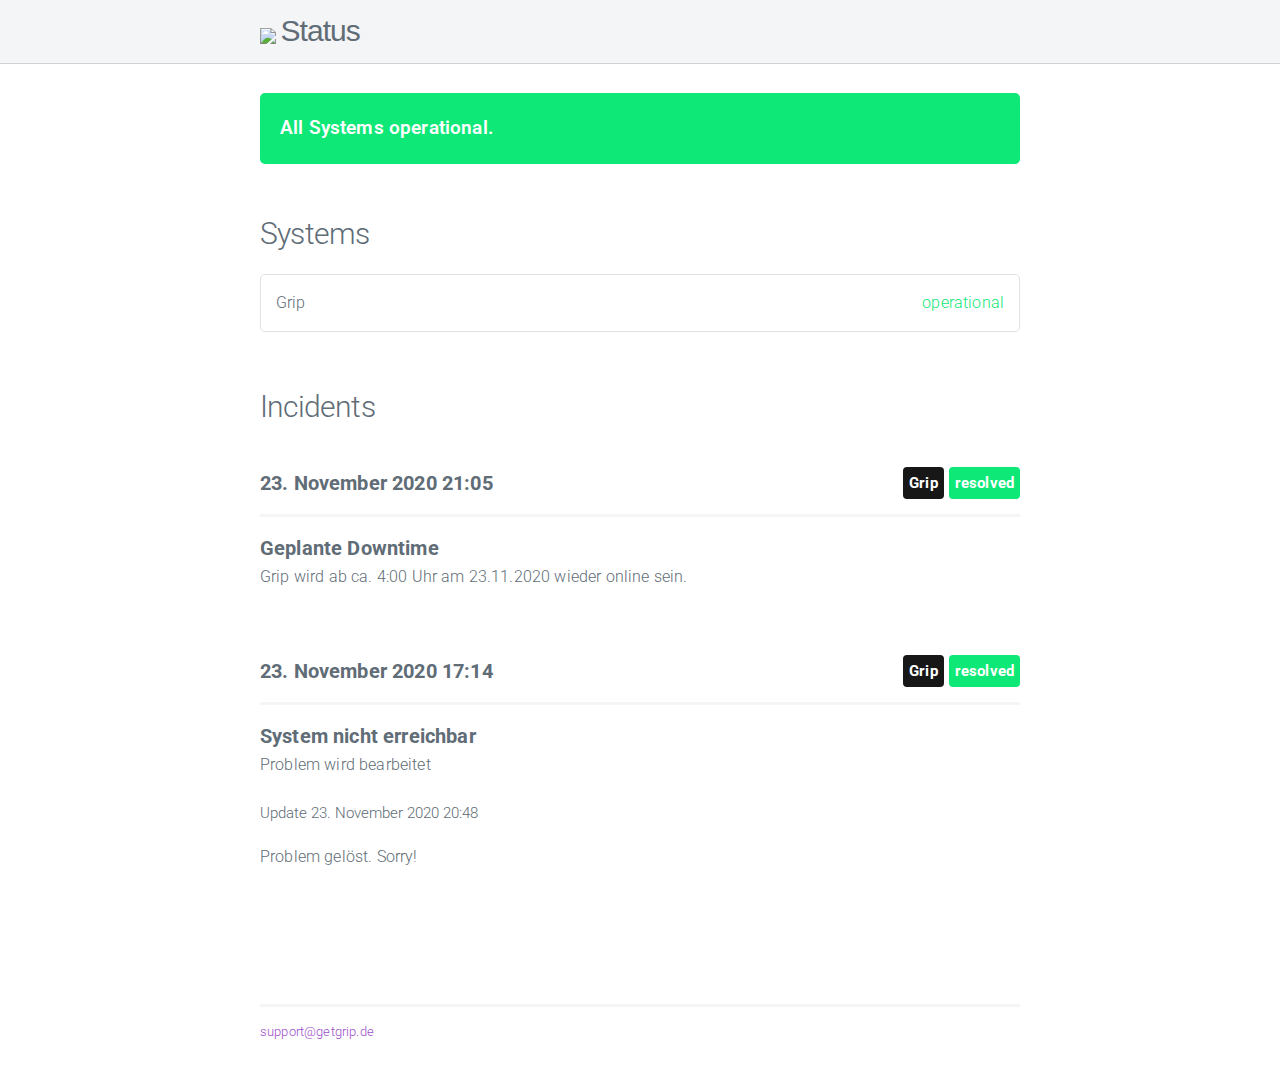
==== index.html @ 4a3973ca "update index" ====
<!doctype html>
<html lang="de">
	<head>
		<meta charset="utf-8">
		<meta name="robots" content="index, follow">
		<title>Status</title>
		<link rel="stylesheet" href="https://fonts.googleapis.com/css?family=Roboto:300,300italic,700,700italic">
		<link rel="stylesheet" href="https://cdnjs.cloudflare.com/ajax/libs/normalize/3.0.3/normalize.css">
		<link rel="stylesheet" href="style.css">
		<link rel="stylesheet" href="custom.css">
		<link rel="icon" href="https://raw.githubusercontent.com/jayfk/statuspage/master/template/favicon.png">
		<link rel="prefetch" type="application/l10n" href="translations.ini" />
	</head>
	<body>

		<main class="wrapper">

			<nav class="navigation">
				<section class="container">

					<a class="navigation-title" href="">
						<img class="img" src="https://user-images.githubusercontent.com/2299292/100010360-725bd300-2dd0-11eb-9626-c203b36a6768.png" height="30">
						<h1 class="title">Status</h1>
					</a>



				</section>
			</nav>

			<section class="container" id="main">
				
					<div class="panel operational" data-l10n-id="systems-operational">
						All Systems Operational
					</div>
				

				<h4 data-l10n-id="systems">Systems</h4>
				<ul class="systems">
					
					<li>
						Grip <span class="status operational" data-l10n-id="operational">operational</span>
					</li>
					
				</ul>

				<h4 data-l10n-id="incidents">Incidents</h4>
				
					
					<div class="incident">
						<span class="date">23. November 2020 21:05</span>

						
							<span class="label operational float-right" data-l10n-id="resolved">resolved</span>
						
						
							<span class="label system float-right">Grip</span>
						
						<hr/>

						<span class="title">Geplante Downtime</span>
						<p>Grip wird ab ca. 4:00 Uhr am 23.11.2020 wieder online sein.</p>

						
					</div>
					
					<div class="incident">
						<span class="date">23. November 2020 17:14</span>

						
							<span class="label operational float-right" data-l10n-id="resolved">resolved</span>
						
						
							<span class="label system float-right">Grip</span>
						
						<hr/>

						<span class="title">System nicht erreichbar</span>
						<p>Problem wird bearbeitet</p>

						
							<h6>Update <span class="">23. November 2020 20:48</span></h6>
							<p>Problem gelöst. Sorry!</p>

						
					</div>
					
				
			</section>


			<footer class="footer">
				<section class="container">
					<hr/>
					<p><script type='text/javascript'>eval(decodeURIComponent('%64%6f%63%75%6d%65%6e%74%2e%77%72%69%74%65%28%27%3c%61%20%68%72%65%66%3d%5c%22%6d%61%69%6c%74%6f%3a%73%75%70%70%6f%72%74%40%67%65%74%67%72%69%70%2e%64%65%5c%22%20%69%64%3d%5c%22%66%65%65%64%62%61%63%6b%2d%66%6f%72%6d%5c%22%3e%73%75%70%70%6f%72%74%40%67%65%74%67%72%69%70%2e%64%65%3c%5c%2f%61%3e%27%29%3b'))</script></p>
				</section>
			</footer>

		</main>
		<script src="statuspage.js" type="text/javascript"></script>
	</body>
</html>
---- style.css ----
/*!
 * Milligram v1.1.0
 * http://milligram.github.io
 *
 * Copyright (c) 2016 CJ Patoilo
 * Licensed under the MIT license
*/


html{box-sizing:border-box;font-size:62.5%}body{color:#606c76;font-family:"Roboto","Helvetica Neue","Helvetica","Arial",sans-serif;font-size:1.6em;font-weight:300;letter-spacing:.01em;line-height:1.6}*,*:after,*:before{box-sizing:inherit}blockquote{border-left:.3rem solid #d1d1d1;margin-left:0;margin-right:0;padding:1rem 1.5rem}blockquote *:last-child{margin:0}.button,button,input[type='button'],input[type='reset'],input[type='submit']{background-color:#9b4dca;border:.1rem solid #9b4dca;border-radius:.4rem;color:#fff;cursor:pointer;display:inline-block;font-size:1.1rem;font-weight:700;height:3.8rem;letter-spacing:.1rem;line-height:3.8rem;padding:0 3rem;text-align:center;text-decoration:none;text-transform:uppercase;white-space:nowrap}.button:hover,.button:focus,button:hover,button:focus,input[type='button']:hover,input[type='button']:focus,input[type='reset']:hover,input[type='reset']:focus,input[type='submit']:hover,input[type='submit']:focus{background-color:#606c76;border-color:#606c76;color:#fff;outline:0}.button.button-disabled,.button[disabled],button.button-disabled,button[disabled],input[type='button'].button-disabled,input[type='button'][disabled],input[type='reset'].button-disabled,input[type='reset'][disabled],input[type='submit'].button-disabled,input[type='submit'][disabled]{opacity:.5;cursor:default}.button.button-disabled:hover,.button.button-disabled:focus,.button[disabled]:hover,.button[disabled]:focus,button.button-disabled:hover,button.button-disabled:focus,button[disabled]:hover,button[disabled]:focus,input[type='button'].button-disabled:hover,input[type='button'].button-disabled:focus,input[type='button'][disabled]:hover,input[type='button'][disabled]:focus,input[type='reset'].button-disabled:hover,input[type='reset'].button-disabled:focus,input[type='reset'][disabled]:hover,input[type='reset'][disabled]:focus,input[type='submit'].button-disabled:hover,input[type='submit'].button-disabled:focus,input[type='submit'][disabled]:hover,input[type='submit'][disabled]:focus{background-color:#9b4dca;border-color:#9b4dca}.button.button-outline,button.button-outline,input[type='button'].button-outline,input[type='reset'].button-outline,input[type='submit'].button-outline{color:#9b4dca;background-color:transparent}.button.button-outline:hover,.button.button-outline:focus,button.button-outline:hover,button.button-outline:focus,input[type='button'].button-outline:hover,input[type='button'].button-outline:focus,input[type='reset'].button-outline:hover,input[type='reset'].button-outline:focus,input[type='submit'].button-outline:hover,input[type='submit'].button-outline:focus{color:#606c76;background-color:transparent;border-color:#606c76}.button.button-outline.button-disabled:hover,.button.button-outline.button-disabled:focus,.button.button-outline[disabled]:hover,.button.button-outline[disabled]:focus,button.button-outline.button-disabled:hover,button.button-outline.button-disabled:focus,button.button-outline[disabled]:hover,button.button-outline[disabled]:focus,input[type='button'].button-outline.button-disabled:hover,input[type='button'].button-outline.button-disabled:focus,input[type='button'].button-outline[disabled]:hover,input[type='button'].button-outline[disabled]:focus,input[type='reset'].button-outline.button-disabled:hover,input[type='reset'].button-outline.button-disabled:focus,input[type='reset'].button-outline[disabled]:hover,input[type='reset'].button-outline[disabled]:focus,input[type='submit'].button-outline.button-disabled:hover,input[type='submit'].button-outline.button-disabled:focus,input[type='submit'].button-outline[disabled]:hover,input[type='submit'].button-outline[disabled]:focus{color:#9b4dca;border-color:inherit}.button.button-clear,button.button-clear,input[type='button'].button-clear,input[type='reset'].button-clear,input[type='submit'].button-clear{color:#9b4dca;background-color:transparent;border-color:transparent}.button.button-clear:hover,.button.button-clear:focus,button.button-clear:hover,button.button-clear:focus,input[type='button'].button-clear:hover,input[type='button'].button-clear:focus,input[type='reset'].button-clear:hover,input[type='reset'].button-clear:focus,input[type='submit'].button-clear:hover,input[type='submit'].button-clear:focus{color:#606c76;background-color:transparent;border-color:transparent}.button.button-clear.button-disabled:hover,.button.button-clear.button-disabled:focus,.button.button-clear[disabled]:hover,.button.button-clear[disabled]:focus,button.button-clear.button-disabled:hover,button.button-clear.button-disabled:focus,button.button-clear[disabled]:hover,button.button-clear[disabled]:focus,input[type='button'].button-clear.button-disabled:hover,input[type='button'].button-clear.button-disabled:focus,input[type='button'].button-clear[disabled]:hover,input[type='button'].button-clear[disabled]:focus,input[type='reset'].button-clear.button-disabled:hover,input[type='reset'].button-clear.button-disabled:focus,input[type='reset'].button-clear[disabled]:hover,input[type='reset'].button-clear[disabled]:focus,input[type='submit'].button-clear.button-disabled:hover,input[type='submit'].button-clear.button-disabled:focus,input[type='submit'].button-clear[disabled]:hover,input[type='submit'].button-clear[disabled]:focus{color:#9b4dca}code{background:#f4f5f6;border-radius:.4rem;font-size:86%;padding:.2rem .5rem;margin:0 .2rem;white-space:nowrap}pre{background:#f4f5f6;border-left:.3rem solid #9b4dca;font-family:"Menlo","Consolas","Bitstream Vera Sans Mono","DejaVu Sans Mono","Monaco",monospace}pre>code{background:transparent;border-radius:0;display:block;padding:1rem 1.5rem;white-space:pre}hr{border:0;border-top:.1rem solid #f4f5f6;margin-bottom:3.5rem;margin-top:3rem}input[type='email'],input[type='number'],input[type='password'],input[type='search'],input[type='tel'],input[type='text'],input[type='url'],textarea,select{-webkit-appearance:none;-moz-appearance:none;appearance:none;background-color:transparent;border:.1rem solid #d1d1d1;border-radius:.4rem;box-shadow:none;height:3.8rem;padding:.6rem 1rem;width:100%}input[type='email']:focus,input[type='number']:focus,input[type='password']:focus,input[type='search']:focus,input[type='tel']:focus,input[type='text']:focus,input[type='url']:focus,textarea:focus,select:focus{border:.1rem solid #9b4dca;outline:0}select{padding:.6rem 3rem .6rem 1rem;background:url([data-uri]) center right no-repeat}select:focus{background-image:url([data-uri])}textarea{padding-bottom:.6rem;padding-top:.6rem;min-height:6.5rem}label,legend{font-size:1.6rem;font-weight:700;display:block;margin-bottom:.5rem}fieldset{border-width:0;padding:0}input[type='checkbox'],input[type='radio']{display:inline}.label-inline{font-weight:normal;display:inline-block;margin-left:.5rem}.container{margin:0 auto;max-width:112rem;padding:0 2rem;position:relative;width:100%}.row{display:flex;flex-direction:column;padding:0;width:100%}.row .row-wrap{flex-wrap:wrap}.row .row-no-padding{padding:0}.row .row-no-padding>.column{padding:0}.row .row-top{align-items:flex-start}.row .row-bottom{align-items:flex-end}.row .row-center{align-items:center}.row .row-stretch{align-items:stretch}.row .row-baseline{align-items:baseline}.row .column{display:block;flex:1;margin-left:0;max-width:100%;width:100%}.row .column .col-top{align-self:flex-start}.row .column .col-bottom{align-self:flex-end}.row .column .col-center{align-self:center}.row .column.column-offset-10{margin-left:10%}.row .column.column-offset-20{margin-left:20%}.row .column.column-offset-25{margin-left:25%}.row .column.column-offset-33,.row .column.column-offset-34{margin-left:33.3333%}.row .column.column-offset-50{margin-left:50%}.row .column.column-offset-66,.row .column.column-offset-67{margin-left:66.6666%}.row .column.column-offset-75{margin-left:75%}.row .column.column-offset-80{margin-left:80%}.row .column.column-offset-90{margin-left:90%}.row .column.column-10{flex:0 0 10%;max-width:10%}.row .column.column-20{flex:0 0 20%;max-width:20%}.row .column.column-25{flex:0 0 25%;max-width:25%}.row .column.column-33,.row .column.column-34{flex:0 0 33.3333%;max-width:33.3333%}.row .column.column-40{flex:0 0 40%;max-width:40%}.row .column.column-50{flex:0 0 50%;max-width:50%}.row .column.column-60{flex:0 0 60%;max-width:60%}.row .column.column-66,.row .column.column-67{flex:0 0 66.6666%;max-width:66.6666%}.row .column.column-75{flex:0 0 75%;max-width:75%}.row .column.column-80{flex:0 0 80%;max-width:80%}.row .column.column-90{flex:0 0 90%;max-width:90%}@media (min-width: 40rem){.row{flex-direction:row;margin-left:-1rem;width:calc(100% + 2.0rem)}.row .column{margin-bottom:inherit;padding:0 1rem}}a{color:#9b4dca;text-decoration:none}a:hover{color:#606c76}dl,ol,ul{margin-top:0;padding-left:0}dl ul,dl ol,ol ul,ol ol,ul ul,ul ol{font-size:90%;margin:1.5rem 0 1.5rem 3rem}dl{list-style:none}ul{list-style:circle inside}ol{list-style:decimal inside}dt,dd,li{margin-bottom:1rem}.button,button{margin-bottom:1rem}input,textarea,select,fieldset{margin-bottom:1.5rem}pre,blockquote,dl,figure,table,p,ul,ol,form{margin-bottom:2.5rem}table{width:100%}th,td{border-bottom:.1rem solid #e1e1e1;padding:1.2rem 1.5rem;text-align:left}th:first-child,td:first-child{padding-left:0}th:last-child,td:last-child{padding-right:0}p{margin-top:0}h1,h2,h3,h4,h5,h6{font-weight:300;margin-bottom:2rem;margin-top:0}h1{font-size:4rem;letter-spacing:-0.1rem;line-height:1.2}h2{font-size:3.6rem;letter-spacing:-0.1rem;line-height:1.25}h3{font-size:3rem;letter-spacing:-0.1rem;line-height:1.3}h4{font-size:2.4rem;letter-spacing:-0.08rem;line-height:1.35}h5{font-size:1.8rem;letter-spacing:-0.05rem;line-height:1.5}h6{font-size:1.6rem;letter-spacing:0;line-height:1.4}@media (min-width: 40rem){h1{font-size:5rem}h2{font-size:4.2rem}h3{font-size:3.6rem}h4{font-size:3rem}h5{font-size:2.4rem}h6{font-size:1.5rem}}.float-right{float:right}.float-left{float:left}.clearfix{*zoom:1}.clearfix:after,.clearfix:before{content:"";display:table}.clearfix:after{clear:both}

/*# sourceMappingURL=milligram.min.css.map */
.navigation,.wrapper{display:block;width:100%}img{max-width:100%}.wrapper{position:relative;overflow:hidden}.container{padding-top:7.5rem;padding-bottom:7.5rem;margin-bottom:0;max-width:80rem}.footer .container,.navigation .container{padding-top:0;padding-bottom:0}.footer p{font-size:1.3rem}.navigation{left:0;position:fixed;right:0;top:0;max-width:100vw;z-index:99;background:#f4f5f6;border-bottom:.1rem solid #d1d1d1;height:5.2rem}.navigation .img{position:relative;top:.3rem;height:2rem}.navigation .title,.navigation-title{color:#606c76;display:inline;font-family:'Helvetica Neue',Arial,sans-serif;line-height:5.2rem;font-size:1.6rem;padding:0;position:relative;text-decoration:none}.panel{color:#fff;padding:20px;font-size:1.2em;font-weight:600;border-radius:.5rem;margin-bottom:20px}.label.operational,.panel.operational{background-color:#0DE877}.label.degraded.performance,.panel.degraded.performance{background-color:orange}.label.investigating,.panel.investigating{background-color:#1192FC}.label.major.outage,.panel.major.outage{background-color:#FF4D4D}.label.system{background-color:#171717}ul.systems{border:.1rem solid #e1e1e1;border-radius:.5rem}ul.systems>li{list-style:none;border-bottom:.1rem solid #e1e1e1;padding:15px;margin-bottom:0}ul.systems>li:last-child{border:none}.systems .status{float:right}.status.operational{color:#0DE877}.status.degraded.performance{color:orange}.status.investigating{color:#1192FC}.status.major.outage{color:#FF4D4D}hr{margin-top:1.5rem;margin-bottom:1.5rem;border-top:.3rem solid #f4f5f6}h4{padding-top:3rem}.incident .title{font-size:2rem;font-weight:700}#main{padding-top:8.5rem}.label{border-radius:.4rem;color:#fff;padding:.4rem .6rem;font-size:1.5rem;font-weight:700;margin-left:.5rem}.incident{padding-top:2rem;padding-bottom:2rem}.incident .date{font-size:2rem;font-weight:700}
---- custom.css ----
nav.navigation {
  height: 6.4rem;
  padding-top: 0.5rem;
}
nav.navigation .img {
  height: 2.8rem;
}
nav.navigation h1.title {
  font-size: 3rem;
}
section.container h4:first {
  display: none;
}
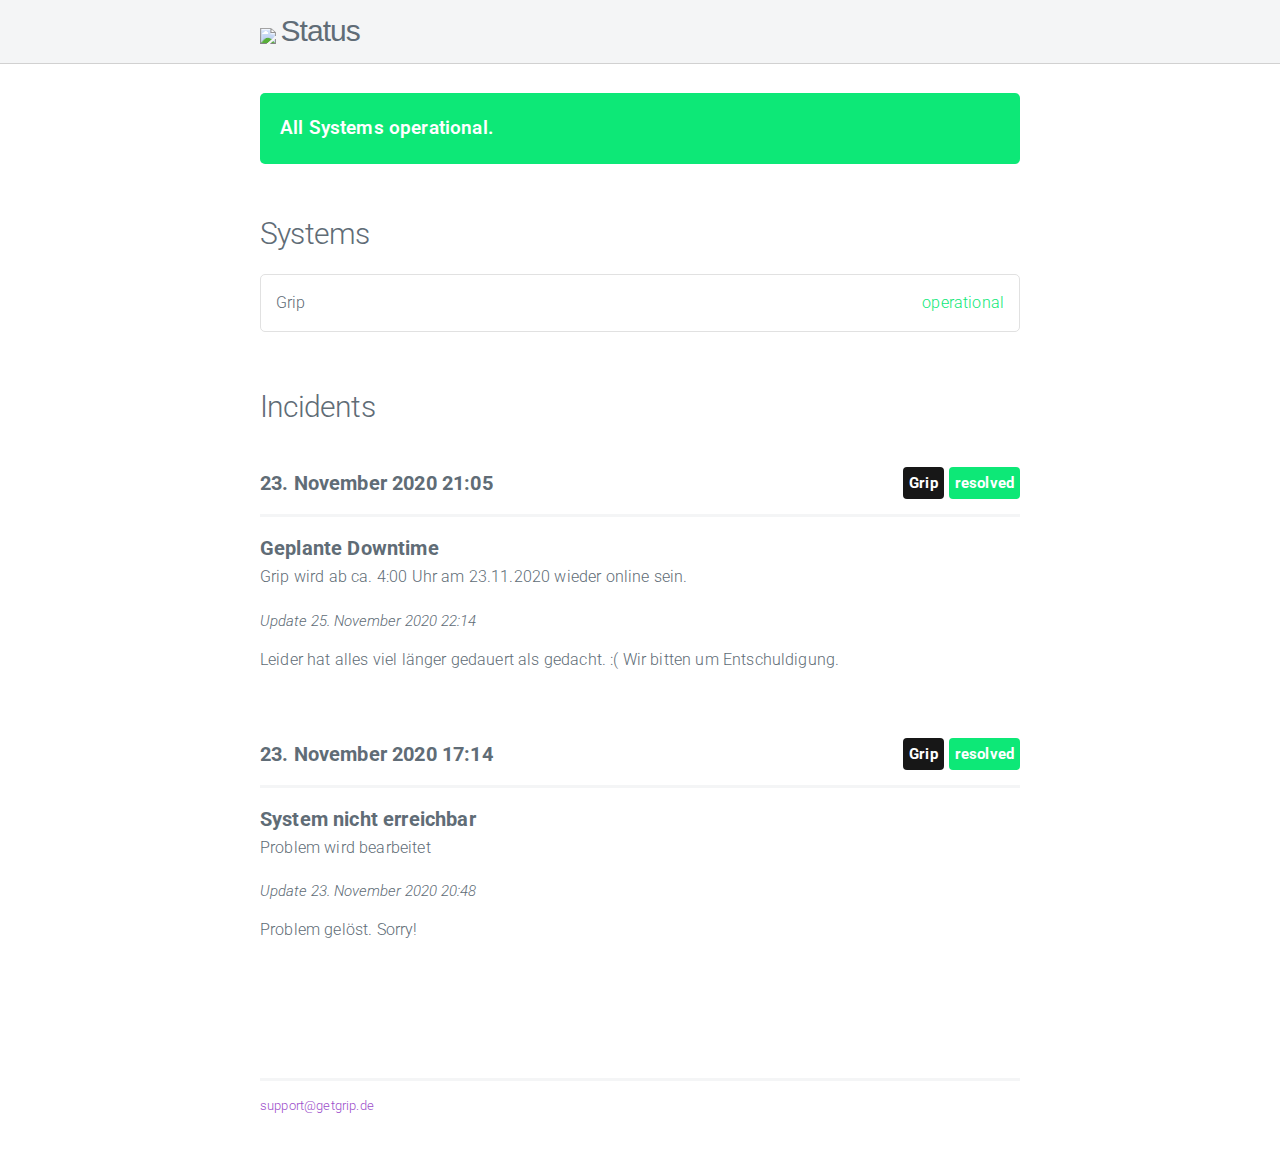
==== commit 7539aaaa: "update index" ====
--- a/index.html
+++ b/index.html
@@ -62,6 +62,11 @@
 						<p>Grip wird ab ca. 4:00 Uhr am 23.11.2020 wieder online sein.</p>
 
 						
+							<h6>Update <span class="">25. November 2020 22:14</span></h6>
+							<p>Leider hat alles viel länger gedauert als gedacht. :(
+Wir bitten um Entschuldigung.</p>
+
+						
 					</div>
 					
 					<div class="incident">
--- a/custom.css
+++ b/custom.css
@@ -10,4 +10,8 @@
 }
 section.container h4:first {
   display: none;
+}
+h6 {
+  line-height: 1.2rem;
+  font-style: italic;
 }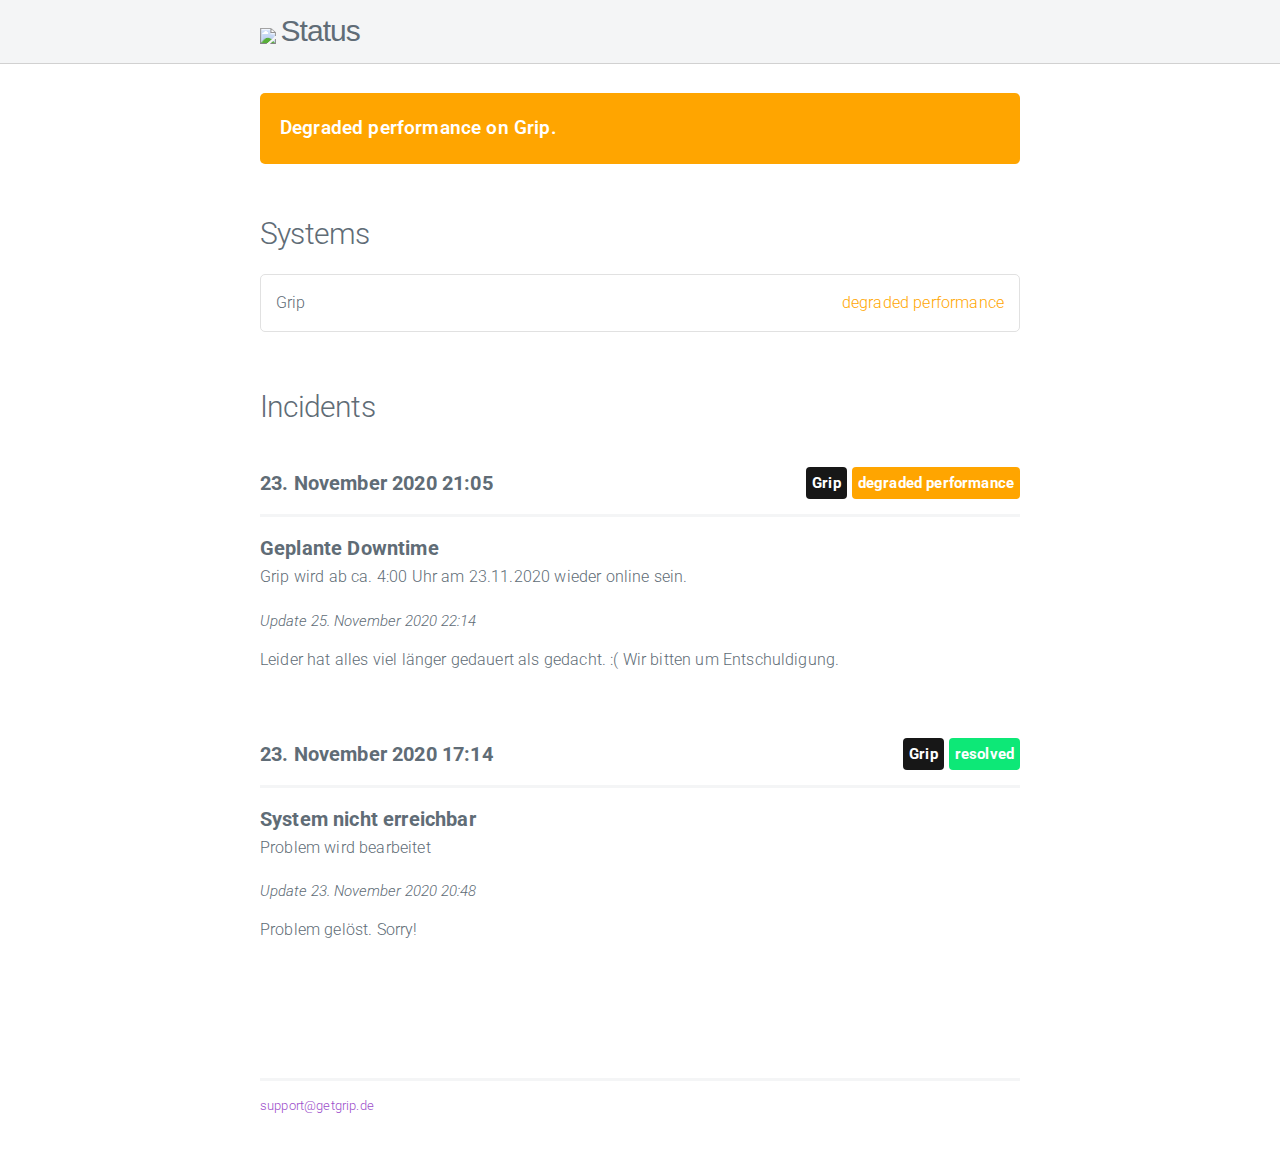
==== commit d1d1df7b: "update index" ====
--- a/index.html
+++ b/index.html
@@ -30,16 +30,18 @@
 
 			<section class="container" id="main">
 				
-					<div class="panel operational" data-l10n-id="systems-operational">
-						All Systems Operational
+					
+					<div class="panel degraded performance">
+						<span data-l10n-id="Degraded-performance">Degraded performance</span> <span data-l10n-id="on">on</span> Grip.
 					</div>
+					
 				
 
 				<h4 data-l10n-id="systems">Systems</h4>
 				<ul class="systems">
 					
 					<li>
-						Grip <span class="status operational" data-l10n-id="operational">operational</span>
+						Grip <span class="status degraded performance" data-l10n-id="degraded-performance">degraded performance</span>
 					</li>
 					
 				</ul>
@@ -51,7 +53,7 @@
 						<span class="date">23. November 2020 21:05</span>
 
 						
-							<span class="label operational float-right" data-l10n-id="resolved">resolved</span>
+							<span class="label degraded performance float-right" data-l10n-id="degraded-performance">degraded performance</span>
 						
 						
 							<span class="label system float-right">Grip</span>
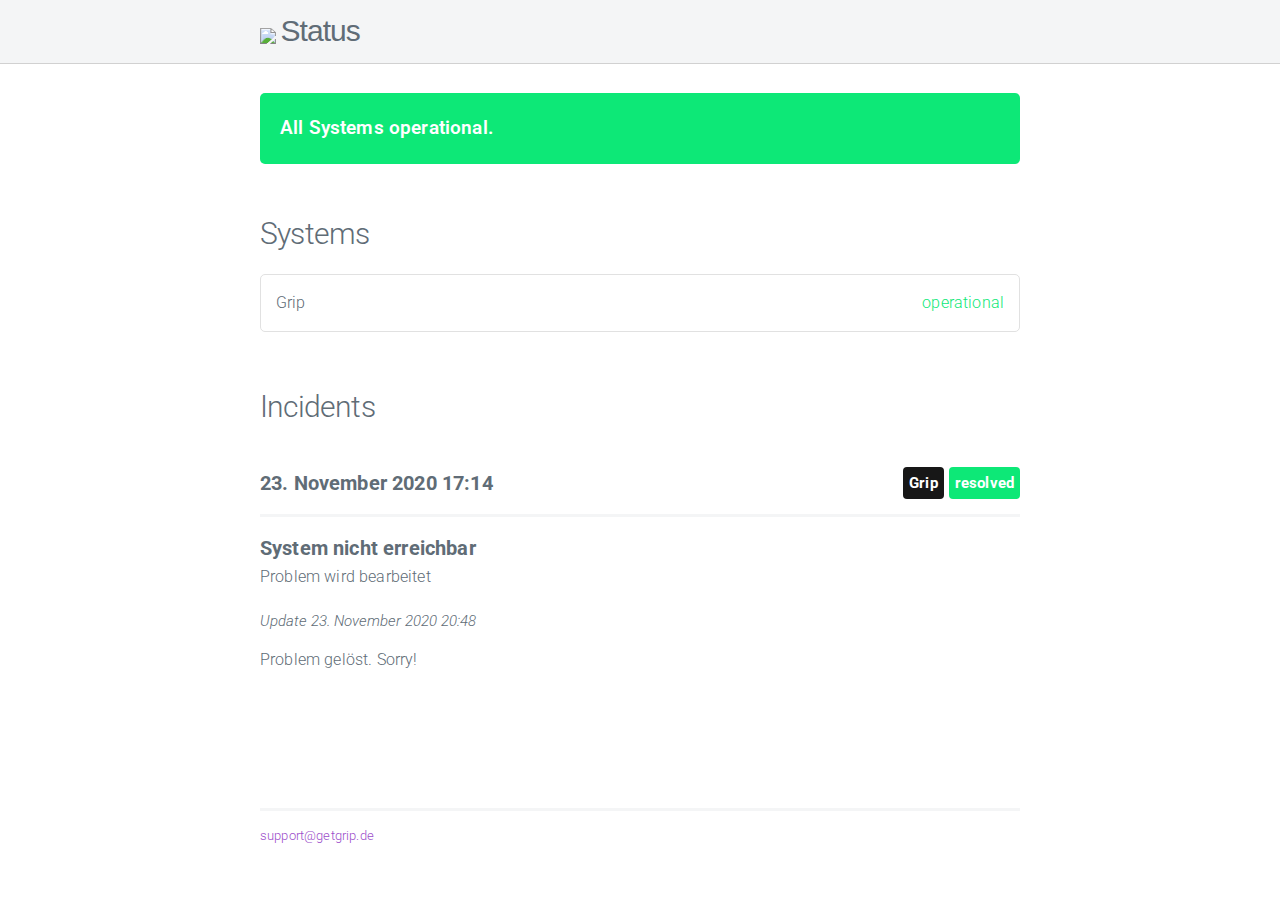
==== commit ff74c265: "update index" ====
--- a/index.html
+++ b/index.html
@@ -1,5 +1,5 @@
 <!doctype html>
-<html lang="de">
+<html>
 	<head>
 		<meta charset="utf-8">
 		<meta name="robots" content="index, follow">
@@ -30,46 +30,22 @@
 
 			<section class="container" id="main">
 				
-					
-					<div class="panel degraded performance">
-						<span data-l10n-id="Degraded-performance">Degraded performance</span> <span data-l10n-id="on">on</span> Grip.
+					<div class="panel operational" data-l10n-id="systems-operational">
+						All Systems Operational
 					</div>
-					
 				
 
 				<h4 data-l10n-id="systems">Systems</h4>
 				<ul class="systems">
 					
 					<li>
-						Grip <span class="status degraded performance" data-l10n-id="degraded-performance">degraded performance</span>
+						Grip <span class="status operational" data-l10n-id="operational">operational</span>
 					</li>
 					
 				</ul>
 
 				<h4 data-l10n-id="incidents">Incidents</h4>
 				
-					
-					<div class="incident">
-						<span class="date">23. November 2020 21:05</span>
-
-						
-							<span class="label degraded performance float-right" data-l10n-id="degraded-performance">degraded performance</span>
-						
-						
-							<span class="label system float-right">Grip</span>
-						
-						<hr/>
-
-						<span class="title">Geplante Downtime</span>
-						<p>Grip wird ab ca. 4:00 Uhr am 23.11.2020 wieder online sein.</p>
-
-						
-							<h6>Update <span class="">25. November 2020 22:14</span></h6>
-							<p>Leider hat alles viel länger gedauert als gedacht. :(
-Wir bitten um Entschuldigung.</p>
-
-						
-					</div>
 					
 					<div class="incident">
 						<span class="date">23. November 2020 17:14</span>
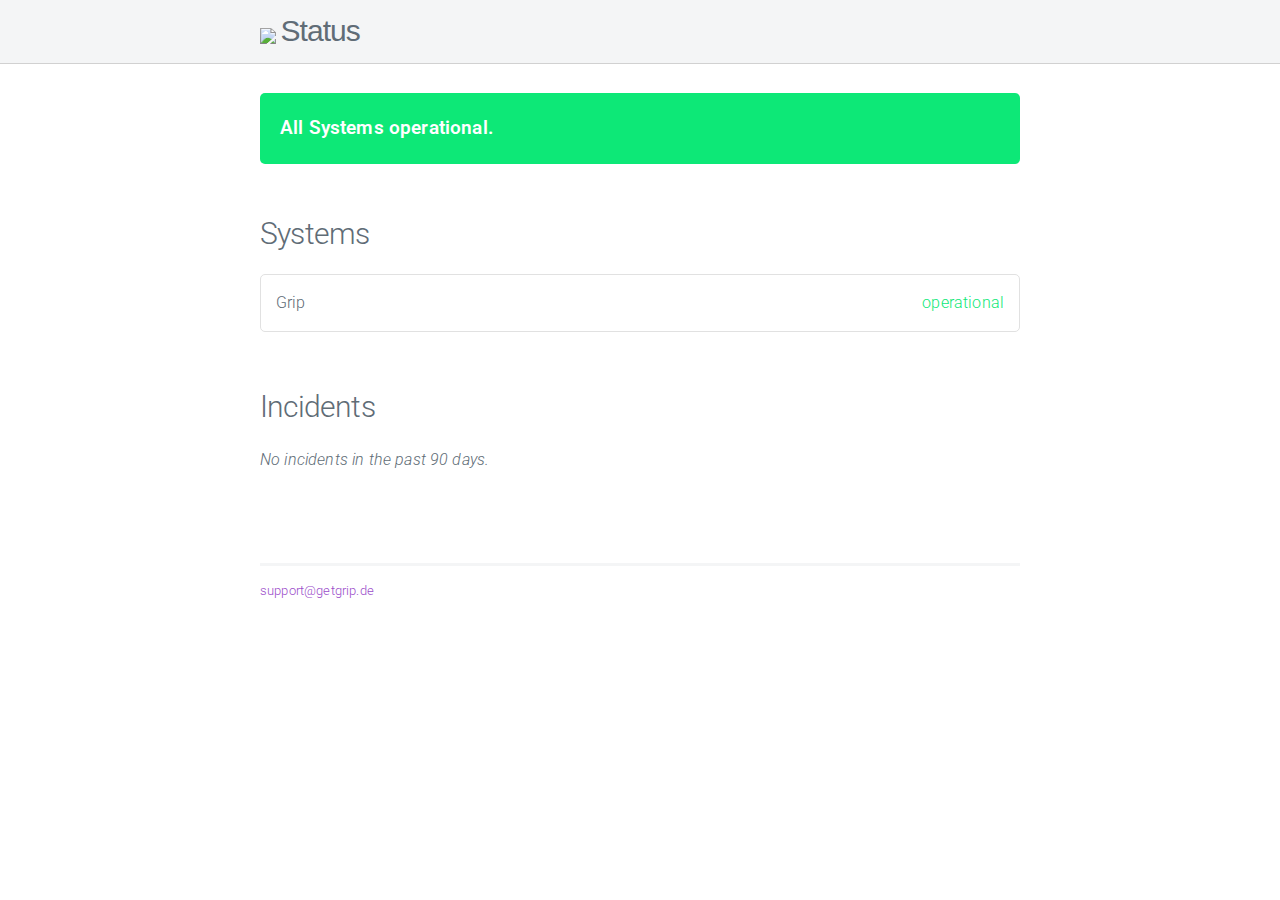
==== commit 101ecb22: "update index" ====
--- a/index.html
+++ b/index.html
@@ -46,28 +46,7 @@
 
 				<h4 data-l10n-id="incidents">Incidents</h4>
 				
-					
-					<div class="incident">
-						<span class="date">23. November 2020 17:14</span>
-
-						
-							<span class="label operational float-right" data-l10n-id="resolved">resolved</span>
-						
-						
-							<span class="label system float-right">Grip</span>
-						
-						<hr/>
-
-						<span class="title">System nicht erreichbar</span>
-						<p>Problem wird bearbeitet</p>
-
-						
-							<h6>Update <span class="">23. November 2020 20:48</span></h6>
-							<p>Problem gelöst. Sorry!</p>
-
-						
-					</div>
-					
+					<em data-l10n-id="no-incidents">No incidents in the past 90 days.</em>
 				
 			</section>
 
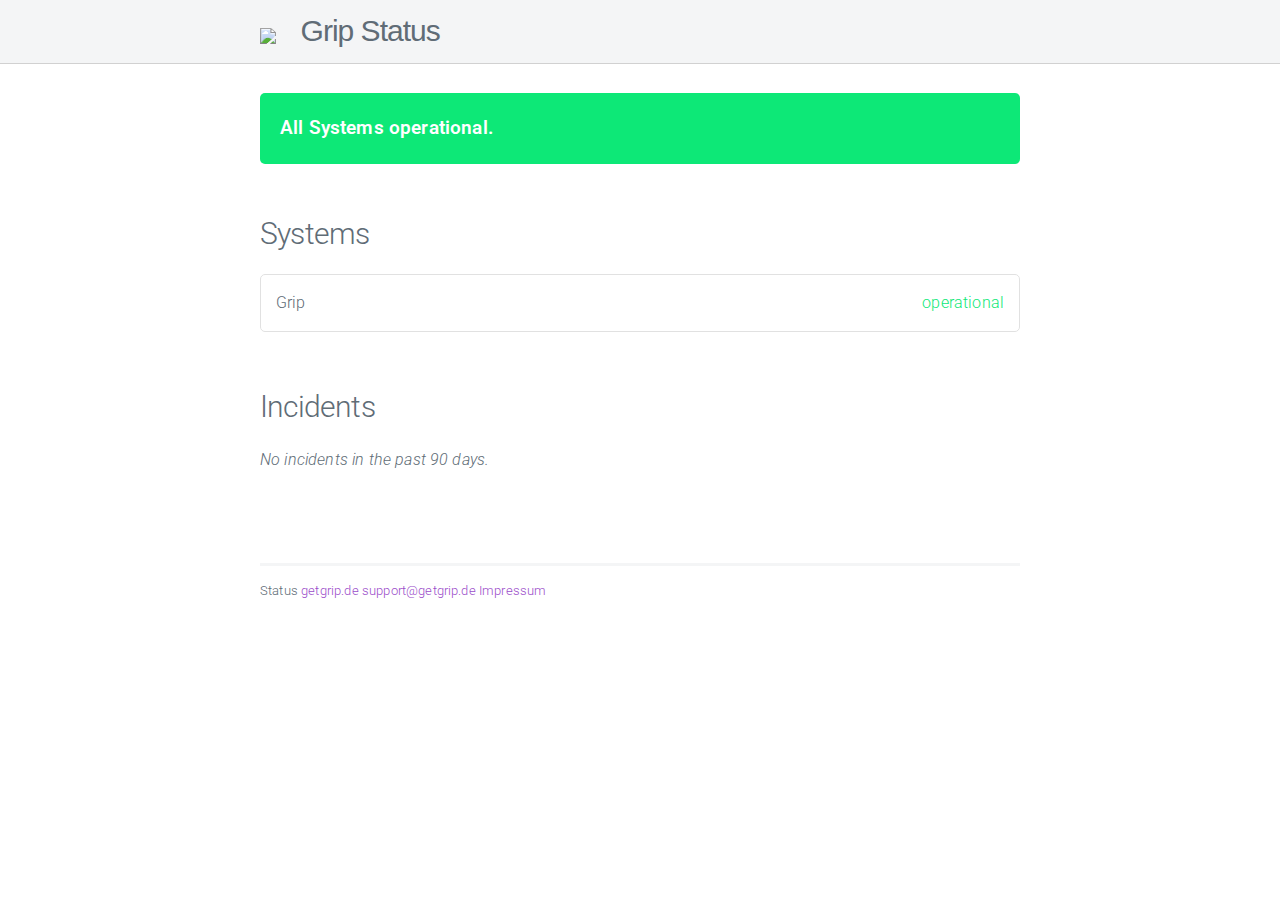
==== commit 26bfa9bd: "update index" ====
--- a/index.html
+++ b/index.html
@@ -3,7 +3,7 @@
 	<head>
 		<meta charset="utf-8">
 		<meta name="robots" content="index, follow">
-		<title>Status</title>
+		<title>Grip Status</title>
 		<link rel="stylesheet" href="https://fonts.googleapis.com/css?family=Roboto:300,300italic,700,700italic">
 		<link rel="stylesheet" href="https://cdnjs.cloudflare.com/ajax/libs/normalize/3.0.3/normalize.css">
 		<link rel="stylesheet" href="style.css">
@@ -20,7 +20,7 @@
 
 					<a class="navigation-title" href="">
 						<img class="img" src="https://user-images.githubusercontent.com/2299292/100010360-725bd300-2dd0-11eb-9626-c203b36a6768.png" height="30">
-						<h1 class="title">Status</h1>
+						<h1 class="title">Grip Status</h1>
 					</a>
 
 
@@ -54,7 +54,7 @@
 			<footer class="footer">
 				<section class="container">
 					<hr/>
-					<p><script type='text/javascript'>eval(decodeURIComponent('%64%6f%63%75%6d%65%6e%74%2e%77%72%69%74%65%28%27%3c%61%20%68%72%65%66%3d%5c%22%6d%61%69%6c%74%6f%3a%73%75%70%70%6f%72%74%40%67%65%74%67%72%69%70%2e%64%65%5c%22%20%69%64%3d%5c%22%66%65%65%64%62%61%63%6b%2d%66%6f%72%6d%5c%22%3e%73%75%70%70%6f%72%74%40%67%65%74%67%72%69%70%2e%64%65%3c%5c%2f%61%3e%27%29%3b'))</script></p>
+					<p>Status <a href='https://getgrip.de'>getgrip.de</a> <script type='text/javascript'>eval(decodeURIComponent('%64%6f%63%75%6d%65%6e%74%2e%77%72%69%74%65%28%27%3c%61%20%68%72%65%66%3d%5c%22%6d%61%69%6c%74%6f%3a%73%75%70%70%6f%72%74%40%67%65%74%67%72%69%70%2e%64%65%5c%22%20%69%64%3d%5c%22%66%65%65%64%62%61%63%6b%2d%66%6f%72%6d%5c%22%3e%73%75%70%70%6f%72%74%40%67%65%74%67%72%69%70%2e%64%65%3c%5c%2f%61%3e%27%29%3b'))</script> <a href='http://gripapp.test/impressum'>Impressum</a></p>
 				</section>
 			</footer>
 
--- a/custom.css
+++ b/custom.css
@@ -14,4 +14,7 @@
 h6 {
   line-height: 1.2rem;
   font-style: italic;
+}
+h1.title {
+  margin-left: 2rem;
 }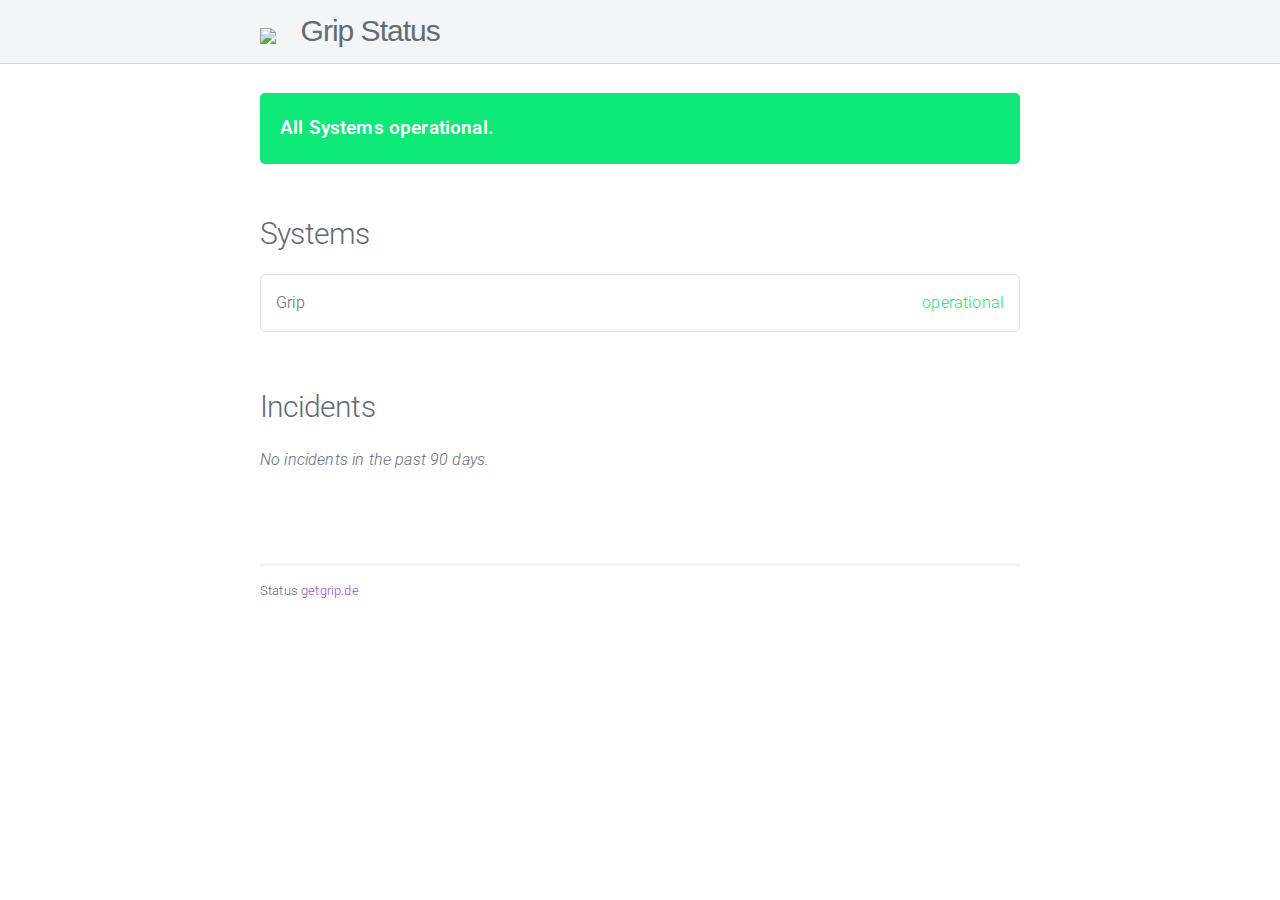
==== commit 056795f9: "update index" ====
--- a/index.html
+++ b/index.html
@@ -54,7 +54,7 @@
 			<footer class="footer">
 				<section class="container">
 					<hr/>
-					<p>Status <a href='https://getgrip.de'>getgrip.de</a> <script type='text/javascript'>eval(decodeURIComponent('%64%6f%63%75%6d%65%6e%74%2e%77%72%69%74%65%28%27%3c%61%20%68%72%65%66%3d%5c%22%6d%61%69%6c%74%6f%3a%73%75%70%70%6f%72%74%40%67%65%74%67%72%69%70%2e%64%65%5c%22%20%69%64%3d%5c%22%66%65%65%64%62%61%63%6b%2d%66%6f%72%6d%5c%22%3e%73%75%70%70%6f%72%74%40%67%65%74%67%72%69%70%2e%64%65%3c%5c%2f%61%3e%27%29%3b'))</script> <a href='http://gripapp.test/impressum'>Impressum</a></p>
+					<p>Status <a href='https://getgrip.de'>getgrip.de</a></p>
 				</section>
 			</footer>
 
